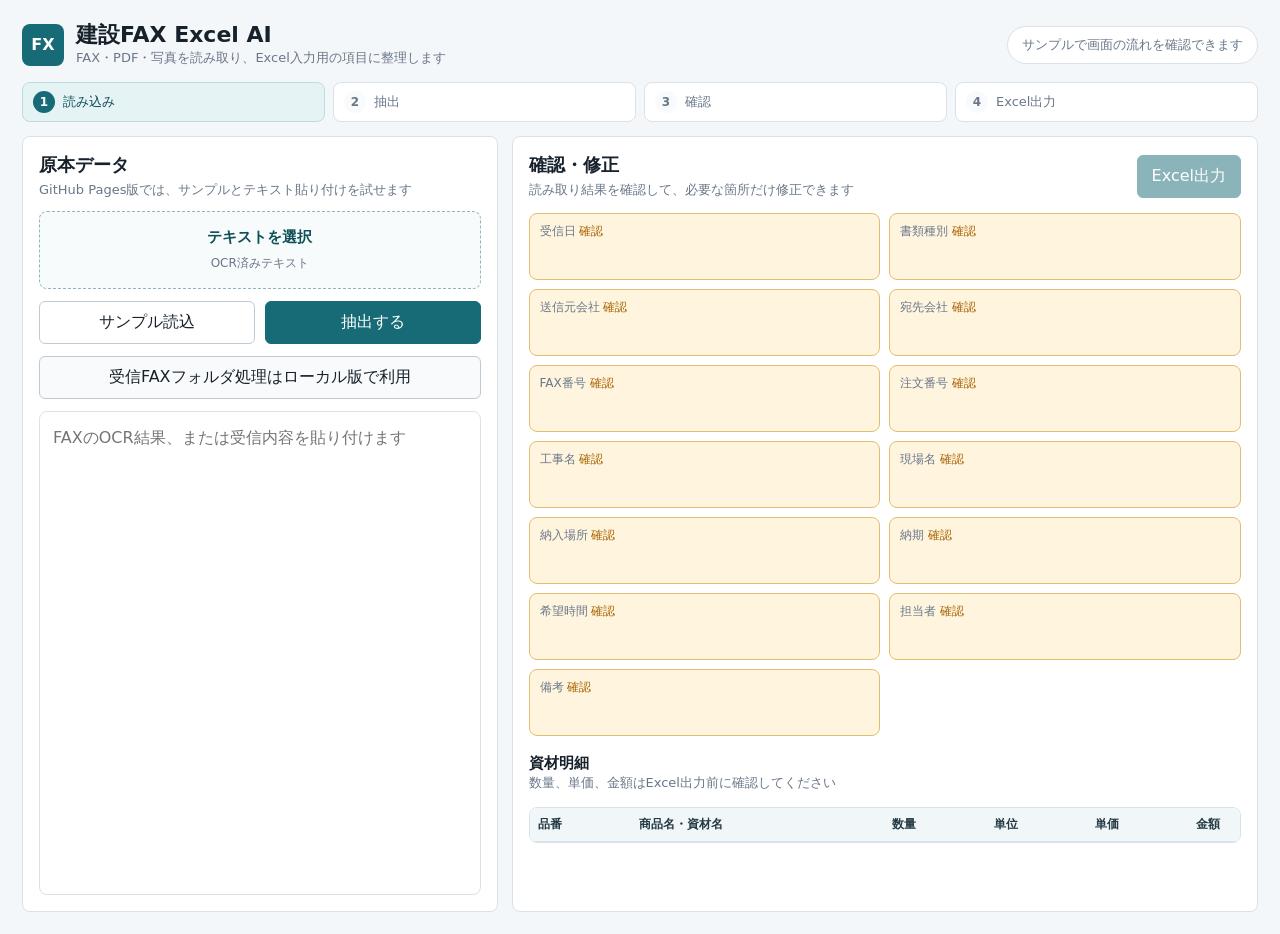
==== index.html @ cecd4c96 "Add files via upload" ====
<!doctype html>
<html lang="ja">
  <head>
    <meta charset="utf-8" />
    <meta name="viewport" content="width=device-width, initial-scale=1" />
    <title>建設FAX Excel AI デモ</title>
    <link rel="stylesheet" href="public/styles.css" />
  </head>
  <body>
    <main class="app">
      <header class="topbar">
        <div class="brand">
          <span class="mark">FX</span>
          <div>
            <h1>建設FAX Excel AI</h1>
            <p>FAX・PDF・写真を読み取り、Excel入力用の項目に整理します</p>
          </div>
        </div>
        <div class="status-pill" id="status">サンプルで画面の流れを確認できます</div>
      </header>

      <section class="workflow" aria-label="処理の流れ">
        <div class="step active"><span>1</span> 読み込み</div>
        <div class="step"><span>2</span> 抽出</div>
        <div class="step"><span>3</span> 確認</div>
        <div class="step"><span>4</span> Excel出力</div>
      </section>

      <section class="workspace">
        <aside class="input-pane">
          <div class="section-heading">
            <h2>原本データ</h2>
            <p>GitHub Pages版では、サンプルとテキスト貼り付けを試せます</p>
          </div>

          <label class="drop-zone" for="fileInput">
            <input id="fileInput" type="file" accept=".txt,.csv,.log" />
            <strong>テキストを選択</strong>
            <span>OCR済みテキスト</span>
          </label>

          <div class="action-grid">
            <button id="sampleBtn" type="button">サンプル読込</button>
            <button id="extractBtn" type="button" class="primary">抽出する</button>
          </div>

          <button id="autoRunBtn" type="button" class="secondary">受信FAXフォルダ処理はローカル版で利用</button>

          <textarea id="faxText" spellcheck="false" placeholder="FAXのOCR結果、または受信内容を貼り付けます"></textarea>
        </aside>

        <section class="result-pane">
          <div class="toolbar">
            <div class="section-heading">
              <h2>確認・修正</h2>
              <p>読み取り結果を確認して、必要な箇所だけ修正できます</p>
            </div>
            <button id="exportBtn" type="button" disabled>Excel出力</button>
          </div>

          <div class="summary-grid" id="headerFields"></div>

          <div class="table-header">
            <div>
              <h3>資材明細</h3>
              <p>数量、単価、金額はExcel出力前に確認してください</p>
            </div>
          </div>

          <div class="table-wrap">
            <table>
              <thead>
                <tr>
                  <th>品番</th>
                  <th>商品名・資材名</th>
                  <th>数量</th>
                  <th>単位</th>
                  <th>単価</th>
                  <th>金額</th>
                </tr>
              </thead>
              <tbody id="itemRows"></tbody>
            </table>
          </div>

          <div class="download" id="download"></div>
        </section>
      </section>
    </main>

    <script>
      const labels = {
        received_date: "受信日",
        document_type: "書類種別",
        sender_company: "送信元会社",
        recipient_company: "宛先会社",
        fax_no: "FAX番号",
        order_no: "注文番号",
        project_name: "工事名",
        site_name: "現場名",
        delivery_place: "納入場所",
        delivery_date: "納期",
        desired_time: "希望時間",
        person_in_charge: "担当者",
        notes: "備考",
      };
      const itemKeys = ["item_code", "item_name", "quantity", "unit", "unit_price", "amount"];
      const sampleText = `資材発注書
日付: 2026/05/29
送信元: 株式会社青葉建設
宛先: 株式会社東都資材 御中
FAX: 03-1234-5678
注文番号: AOB-20260529-018
工事名: 日本橋第3ビル改修工事
現場名: 日本橋三丁目作業所
納入場所: 東京都中央区日本橋3-1-1 北側搬入口
担当者: 佐藤
納期: 2026/06/05
希望時間: 8:00-10:00

品番 商品名 数量 単位 単価 金額
RC-2525 普通ポルトランドセメント 20 袋 780 15600
RB-0013 異形鉄筋 D13 80 本 510 40800
CN-0045 コンクリート釘 10 箱 920 9200

備考: 搬入前に現場担当へ電話してください。`;
      let current = { header: {}, items: [], confidence: {}, raw_text: "" };
      const faxText = document.querySelector("#faxText");
      const headerFields = document.querySelector("#headerFields");
      const itemRows = document.querySelector("#itemRows");
      const status = document.querySelector("#status");
      const exportBtn = document.querySelector("#exportBtn");
      const download = document.querySelector("#download");

      function setStatus(text, type = "neutral") {
        status.textContent = text;
        status.dataset.type = type;
      }
      function first(patterns, text) {
        for (const pattern of patterns) {
          const match = text.match(pattern);
          if (match) return match[1].trim();
        }
        return "";
      }
      function date(value) {
        const match = (value || "").match(/(\d{4})[./年-](\d{1,2})[./月-](\d{1,2})/);
        return match ? `${match[1]}-${String(Number(match[2])).padStart(2, "0")}-${String(Number(match[3])).padStart(2, "0")}` : value;
      }
      function number(value) {
        const parsed = Number(String(value || "").replace(/[^0-9.-]/g, ""));
        return Number.isFinite(parsed) ? parsed : "";
      }
      function extractLocal(text) {
        const header = {
          received_date: date(first([/(?:受信日|日付|発注日)[:： ]*([0-9./年月日-]+)/], text)),
          document_type: first([/(見積依頼書|発注書|注文書|納品依頼書|資材依頼書|作業依頼書)/], text),
          sender_company: first([/(?:送信元|差出人|発注元)[:： ]*(.+)/], text),
          recipient_company: first([/(?:宛先|納入先)[:： ]*(.+)/], text),
          fax_no: first([/(?:FAX|Fax)[:： ]*([0-9\-() ]{8,})/], text),
          order_no: first([/(?:注文番号|発注番号|注文No\.?)[:： ]*([A-Z0-9-]+)/i], text),
          project_name: first([/(?:工事名|案件名|件名)[:： ]*(.+)/], text),
          site_name: first([/(?:現場名|現場)[:： ]*(.+)/], text),
          delivery_place: first([/(?:納入場所|搬入場所|納品場所|現場住所|住所)[:： ]*(.+)/], text),
          delivery_date: date(first([/(?:納期|希望納期|納入日|搬入日|納品日)[:： ]*([0-9./年月日-]+)/], text)),
          desired_time: first([/(?:希望時間|搬入時間|納品時間|時間指定)[:： ]*(.+)/], text),
          person_in_charge: first([/(?:担当者|担当)[:： ]*(.+)/], text),
          notes: first([/(?:備考|摘要|連絡事項)[:： ]*(.+)/], text),
        };
        const itemPattern = /^([A-Z0-9][A-Z0-9-]{2,})\s+(.+?)\s+(\d+(?:\.\d+)?)\s*(個|枚|箱|本|台|kg|t|式|袋|缶|束|セット|m|ｍ|m2|m3|㎡|㎥)?\s+([\d,]+)?\s+([\d,]+)?$/i;
        const items = text.split("\n").map((line) => line.trim()).map((line) => line.match(itemPattern)).filter(Boolean).map((match) => {
          const qty = number(match[3]);
          const price = number(match[5]);
          const amount = number(match[6]) || (qty && price ? qty * price : "");
          return { item_code: match[1], item_name: match[2], quantity: qty, unit: match[4] || "個", unit_price: price, amount };
        });
        return {
          header,
          items: items.length ? items : [{ item_code: "", item_name: "", quantity: "", unit: "", unit_price: "", amount: "" }],
          confidence: Object.fromEntries(Object.entries(header).map(([key, value]) => [key, value ? 0.92 : 0.35])),
          raw_text: text,
        };
      }
      function renderHeader() {
        headerFields.innerHTML = "";
        for (const [key, label] of Object.entries(labels)) {
          const wrapper = document.createElement("div");
          wrapper.className = `field ${(current.confidence[key] || 0) < 0.7 ? "low" : ""}`;
          const fieldLabel = document.createElement("label");
          fieldLabel.textContent = label;
          const input = document.createElement("input");
          input.value = current.header[key] || "";
          input.addEventListener("input", () => { current.header[key] = input.value; });
          wrapper.append(fieldLabel, input);
          headerFields.append(wrapper);
        }
      }
      function renderItems() {
        itemRows.innerHTML = "";
        current.items.forEach((item, index) => {
          const row = document.createElement("tr");
          itemKeys.forEach((key) => {
            const cell = document.createElement("td");
            const input = document.createElement("input");
            input.value = item[key] ?? "";
            input.addEventListener("input", () => { current.items[index][key] = input.value; });
            cell.append(input);
            row.append(cell);
          });
          itemRows.append(row);
        });
      }
      function escapeHtml(value) {
        return String(value ?? "").replace(/[&<>"']/g, (char) => ({ "&": "&amp;", "<": "&lt;", ">": "&gt;", '"': "&quot;", "'": "&#39;" }[char]));
      }
      document.querySelector("#sampleBtn").addEventListener("click", () => {
        faxText.value = sampleText;
        setStatus("サンプルを読み込みました", "success");
      });
      document.querySelector("#extractBtn").addEventListener("click", () => {
        if (!faxText.value.trim()) return setStatus("原本データを入力してください", "warning");
        current = extractLocal(faxText.value.trim());
        renderHeader();
        renderItems();
        exportBtn.disabled = false;
        setStatus("確認して、必要な箇所だけ修正できます", "success");
      });
      exportBtn.addEventListener("click", () => {
        const rows = Object.entries(labels).map(([key, label]) => `<tr><th>${label}</th><td>${escapeHtml(current.header[key])}</td></tr>`).join("");
        const items = current.items.map((item) => `<tr>${itemKeys.map((key) => `<td>${escapeHtml(item[key])}</td>`).join("")}</tr>`).join("");
        const html = `<html><head><meta charset="utf-8"></head><body><table border="1"><tr><th colspan="6">建設FAX自動入力 結果</th></tr>${rows}<tr></tr><tr><th>品番</th><th>商品名</th><th>数量</th><th>単位</th><th>単価</th><th>金額</th></tr>${items}</table></body></html>`;
        const url = URL.createObjectURL(new Blob([html], { type: "application/vnd.ms-excel;charset=utf-8" }));
        const link = document.createElement("a");
        link.href = url;
        link.download = "fax_excel_demo.xls";
        link.click();
        URL.revokeObjectURL(url);
        setStatus("Excel出力が完了しました", "success");
      });
      document.querySelector("#autoRunBtn").addEventListener("click", () => setStatus("受信FAXフォルダ処理はローカル版で利用できます", "neutral"));
      document.querySelector("#fileInput").addEventListener("change", async (event) => {
        const [file] = event.target.files;
        if (!file) return;
        faxText.value = await file.text();
        setStatus(`${file.name} を読み込みました`, "success");
      });
      renderHeader();
      renderItems();
    </script>
  </body>
</html>
---- public/styles.css ----
:root {
  color-scheme: light;
  --ink: #17212b;
  --muted: #697789;
  --line: #d9e2ea;
  --line-strong: #bdcbd7;
  --panel: #ffffff;
  --page: #f4f7f9;
  --soft: #f8fafb;
  --accent: #176b76;
  --accent-dark: #0f4f58;
  --accent-soft: #e6f3f5;
  --success: #1f7a55;
  --success-soft: #e7f5ee;
  --warn: #a86100;
  --warn-soft: #fff5df;
}

* {
  box-sizing: border-box;
}

body {
  margin: 0;
  font-family: "Yu Gothic UI", "Meiryo", system-ui, sans-serif;
  background: var(--page);
  color: var(--ink);
}

button,
input,
textarea {
  font: inherit;
}

button {
  border: 1px solid var(--line-strong);
  border-radius: 6px;
  background: #fff;
  color: var(--ink);
  padding: 10px 14px;
  cursor: pointer;
  min-height: 42px;
}

button:hover {
  border-color: var(--accent);
}

button.primary,
#exportBtn {
  background: var(--accent);
  color: #fff;
  border-color: var(--accent);
}

button.primary:hover,
#exportBtn:hover {
  background: var(--accent-dark);
}

button.secondary {
  width: 100%;
  background: var(--soft);
}

button:disabled {
  cursor: not-allowed;
  opacity: 0.5;
}

h1,
h2,
h3,
p {
  margin: 0;
}

.app {
  min-height: 100vh;
  padding: 22px;
}

.topbar {
  display: flex;
  align-items: center;
  justify-content: space-between;
  gap: 16px;
  max-width: 1360px;
  margin: 0 auto 14px;
}

.brand {
  display: flex;
  align-items: center;
  gap: 12px;
  min-width: 0;
}

.mark {
  display: grid;
  place-items: center;
  width: 42px;
  height: 42px;
  border-radius: 8px;
  background: var(--accent);
  color: #fff;
  font-weight: 800;
}

h1 {
  font-size: 22px;
  line-height: 1.2;
}

h2 {
  font-size: 18px;
}

h3 {
  font-size: 15px;
}

p {
  color: var(--muted);
  font-size: 13px;
  line-height: 1.5;
}

.status-pill {
  max-width: 460px;
  border: 1px solid var(--line);
  border-radius: 999px;
  background: #fff;
  color: var(--muted);
  padding: 9px 14px;
  font-size: 13px;
  text-align: right;
}

.status-pill[data-type="busy"] {
  background: var(--accent-soft);
  color: var(--accent-dark);
  border-color: #b9dce1;
}

.status-pill[data-type="success"] {
  background: var(--success-soft);
  color: var(--success);
  border-color: #bde4d1;
}

.status-pill[data-type="warning"] {
  background: var(--warn-soft);
  color: var(--warn);
  border-color: #e8c47c;
}

.workflow {
  display: grid;
  grid-template-columns: repeat(4, minmax(0, 1fr));
  gap: 8px;
  max-width: 1360px;
  margin: 0 auto 14px;
}

.step {
  display: flex;
  align-items: center;
  gap: 8px;
  min-height: 40px;
  border: 1px solid var(--line);
  border-radius: 8px;
  background: #fff;
  color: var(--muted);
  padding: 8px 10px;
  font-size: 13px;
}

.step span {
  display: grid;
  place-items: center;
  width: 22px;
  height: 22px;
  border-radius: 50%;
  background: var(--soft);
  color: var(--muted);
  font-size: 12px;
  font-weight: 700;
}

.step.active {
  color: var(--accent-dark);
  border-color: #b9dce1;
  background: var(--accent-soft);
}

.step.active span {
  background: var(--accent);
  color: #fff;
}

.workspace {
  display: grid;
  grid-template-columns: minmax(330px, 0.86fr) minmax(560px, 1.35fr);
  gap: 14px;
  max-width: 1360px;
  margin: 0 auto;
}

.input-pane,
.result-pane {
  background: var(--panel);
  border: 1px solid var(--line);
  border-radius: 8px;
  min-height: calc(100vh - 146px);
}

.input-pane {
  display: flex;
  flex-direction: column;
  gap: 12px;
  padding: 16px;
}

.result-pane {
  padding: 16px;
  overflow: auto;
}

.section-heading {
  display: grid;
  gap: 3px;
}

.drop-zone {
  display: grid;
  place-items: center;
  gap: 4px;
  min-height: 78px;
  border: 1px dashed #8fb5be;
  border-radius: 8px;
  padding: 14px;
  text-align: center;
  color: var(--accent-dark);
  background: #f7fbfc;
  cursor: pointer;
}

.drop-zone:hover {
  background: var(--accent-soft);
}

.drop-zone input {
  display: none;
}

.drop-zone strong {
  font-size: 15px;
}

.drop-zone span {
  color: var(--muted);
  font-size: 12px;
}

.action-grid {
  display: grid;
  grid-template-columns: 1fr 1fr;
  gap: 10px;
}

textarea {
  width: 100%;
  flex: 1;
  min-height: 390px;
  resize: none;
  border: 1px solid var(--line);
  border-radius: 8px;
  background: #fff;
  padding: 13px;
  line-height: 1.65;
}

.toolbar,
.table-header {
  display: flex;
  align-items: center;
  justify-content: space-between;
  gap: 12px;
  margin-bottom: 14px;
}

.summary-grid {
  display: grid;
  grid-template-columns: repeat(2, minmax(220px, 1fr));
  gap: 9px;
  margin-bottom: 18px;
}

.field {
  border: 1px solid var(--line);
  border-radius: 8px;
  padding: 9px 10px;
  background: #fff;
}

.field label {
  display: block;
  color: var(--muted);
  font-size: 12px;
  margin-bottom: 5px;
}

.field input {
  width: 100%;
  border: 0;
  background: transparent;
  color: var(--ink);
  padding: 3px 0;
}

.field.low {
  border-color: #e2bd71;
  background: var(--warn-soft);
}

.field.low label::after {
  content: " 確認";
  color: var(--warn);
}

.table-wrap {
  border: 1px solid var(--line);
  border-radius: 8px;
  overflow: auto;
}

table {
  width: 100%;
  min-width: 760px;
  border-collapse: collapse;
}

th,
td {
  border-bottom: 1px solid var(--line);
  padding: 8px;
  text-align: left;
}

th {
  background: #f1f6f8;
  color: #243a44;
  font-size: 12px;
  font-weight: 700;
}

td input {
  width: 100%;
  border: 1px solid transparent;
  border-radius: 5px;
  background: transparent;
  padding: 7px 6px;
}

td input:focus,
.field input:focus,
textarea:focus {
  outline: 2px solid #9ed0d5;
}

.download {
  min-height: 38px;
  margin-top: 14px;
  color: var(--accent-dark);
  font-size: 13px;
}

.download a {
  color: var(--accent-dark);
  font-weight: 700;
}

@media (max-width: 960px) {
  .app {
    padding: 12px;
  }

  .topbar {
    align-items: stretch;
    flex-direction: column;
  }

  .status-pill {
    max-width: none;
    text-align: left;
  }

  .workflow,
  .workspace,
  .summary-grid {
    grid-template-columns: 1fr;
  }

  .input-pane,
  .result-pane {
    min-height: auto;
  }
}
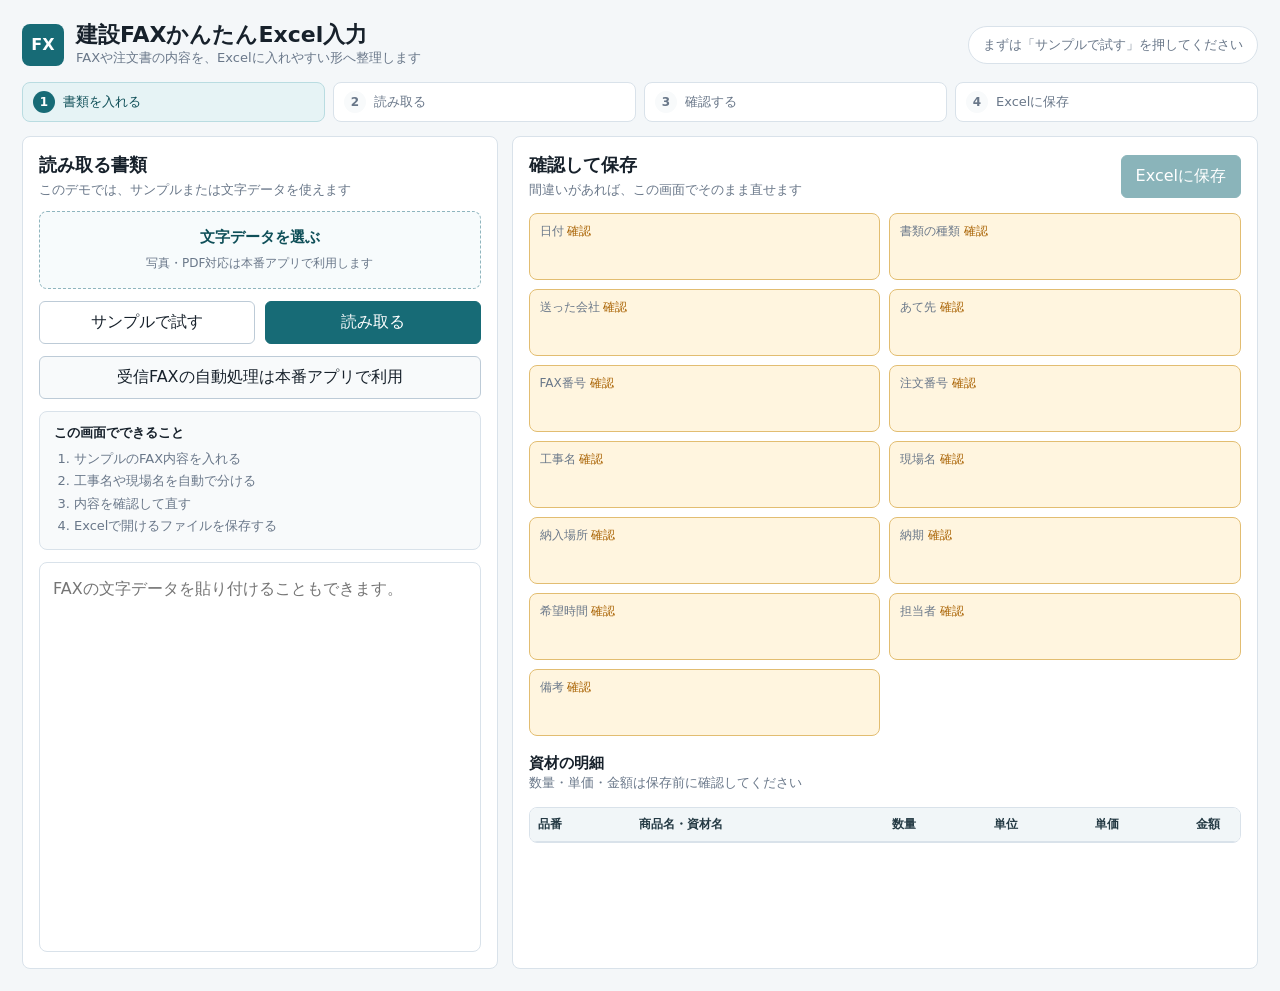
==== commit 5cf5387d: "Add files via upload" ====
--- a/index.html
+++ b/index.html
@@ -3,7 +3,7 @@
   <head>
     <meta charset="utf-8" />
     <meta name="viewport" content="width=device-width, initial-scale=1" />
-    <title>建設FAX Excel AI デモ</title>
+    <title>建設FAXかんたんExcel入力 デモ</title>
     <link rel="stylesheet" href="public/styles.css" />
   </head>
   <body>
@@ -12,58 +12,68 @@
         <div class="brand">
           <span class="mark">FX</span>
           <div>
-            <h1>建設FAX Excel AI</h1>
-            <p>FAX・PDF・写真を読み取り、Excel入力用の項目に整理します</p>
+            <h1>建設FAXかんたんExcel入力</h1>
+            <p>FAXや注文書の内容を、Excelに入れやすい形へ整理します</p>
           </div>
         </div>
-        <div class="status-pill" id="status">サンプルで画面の流れを確認できます</div>
+        <div class="status-pill" id="status">まずは「サンプルで試す」を押してください</div>
       </header>
 
-      <section class="workflow" aria-label="処理の流れ">
-        <div class="step active"><span>1</span> 読み込み</div>
-        <div class="step"><span>2</span> 抽出</div>
-        <div class="step"><span>3</span> 確認</div>
-        <div class="step"><span>4</span> Excel出力</div>
+      <section class="workflow" aria-label="使い方">
+        <div class="step active"><span>1</span> 書類を入れる</div>
+        <div class="step"><span>2</span> 読み取る</div>
+        <div class="step"><span>3</span> 確認する</div>
+        <div class="step"><span>4</span> Excelに保存</div>
       </section>
 
       <section class="workspace">
         <aside class="input-pane">
           <div class="section-heading">
-            <h2>原本データ</h2>
-            <p>GitHub Pages版では、サンプルとテキスト貼り付けを試せます</p>
+            <h2>読み取る書類</h2>
+            <p>このデモでは、サンプルまたは文字データを使えます</p>
           </div>
 
           <label class="drop-zone" for="fileInput">
             <input id="fileInput" type="file" accept=".txt,.csv,.log" />
-            <strong>テキストを選択</strong>
-            <span>OCR済みテキスト</span>
+            <strong>文字データを選ぶ</strong>
+            <span>写真・PDF対応は本番アプリで利用します</span>
           </label>
 
           <div class="action-grid">
-            <button id="sampleBtn" type="button">サンプル読込</button>
-            <button id="extractBtn" type="button" class="primary">抽出する</button>
+            <button id="sampleBtn" type="button">サンプルで試す</button>
+            <button id="extractBtn" type="button" class="primary">読み取る</button>
           </div>
 
-          <button id="autoRunBtn" type="button" class="secondary">受信FAXフォルダ処理はローカル版で利用</button>
+          <button id="autoRunBtn" type="button" class="secondary">受信FAXの自動処理は本番アプリで利用</button>
 
-          <textarea id="faxText" spellcheck="false" placeholder="FAXのOCR結果、または受信内容を貼り付けます"></textarea>
+          <div class="guide-box">
+            <strong>この画面でできること</strong>
+            <ol>
+              <li>サンプルのFAX内容を入れる</li>
+              <li>工事名や現場名を自動で分ける</li>
+              <li>内容を確認して直す</li>
+              <li>Excelで開けるファイルを保存する</li>
+            </ol>
+          </div>
+
+          <textarea id="faxText" spellcheck="false" placeholder="FAXの文字データを貼り付けることもできます。"></textarea>
         </aside>
 
         <section class="result-pane">
           <div class="toolbar">
             <div class="section-heading">
-              <h2>確認・修正</h2>
-              <p>読み取り結果を確認して、必要な箇所だけ修正できます</p>
+              <h2>確認して保存</h2>
+              <p>間違いがあれば、この画面でそのまま直せます</p>
             </div>
-            <button id="exportBtn" type="button" disabled>Excel出力</button>
+            <button id="exportBtn" type="button" disabled>Excelに保存</button>
           </div>
 
           <div class="summary-grid" id="headerFields"></div>
 
           <div class="table-header">
             <div>
-              <h3>資材明細</h3>
-              <p>数量、単価、金額はExcel出力前に確認してください</p>
+              <h3>資材の明細</h3>
+              <p>数量・単価・金額は保存前に確認してください</p>
             </div>
           </div>
 
@@ -88,164 +98,6 @@
       </section>
     </main>
 
-    <script>
-      const labels = {
-        received_date: "受信日",
-        document_type: "書類種別",
-        sender_company: "送信元会社",
-        recipient_company: "宛先会社",
-        fax_no: "FAX番号",
-        order_no: "注文番号",
-        project_name: "工事名",
-        site_name: "現場名",
-        delivery_place: "納入場所",
-        delivery_date: "納期",
-        desired_time: "希望時間",
-        person_in_charge: "担当者",
-        notes: "備考",
-      };
-      const itemKeys = ["item_code", "item_name", "quantity", "unit", "unit_price", "amount"];
-      const sampleText = `資材発注書
-日付: 2026/05/29
-送信元: 株式会社青葉建設
-宛先: 株式会社東都資材 御中
-FAX: 03-1234-5678
-注文番号: AOB-20260529-018
-工事名: 日本橋第3ビル改修工事
-現場名: 日本橋三丁目作業所
-納入場所: 東京都中央区日本橋3-1-1 北側搬入口
-担当者: 佐藤
-納期: 2026/06/05
-希望時間: 8:00-10:00
-
-品番 商品名 数量 単位 単価 金額
-RC-2525 普通ポルトランドセメント 20 袋 780 15600
-RB-0013 異形鉄筋 D13 80 本 510 40800
-CN-0045 コンクリート釘 10 箱 920 9200
-
-備考: 搬入前に現場担当へ電話してください。`;
-      let current = { header: {}, items: [], confidence: {}, raw_text: "" };
-      const faxText = document.querySelector("#faxText");
-      const headerFields = document.querySelector("#headerFields");
-      const itemRows = document.querySelector("#itemRows");
-      const status = document.querySelector("#status");
-      const exportBtn = document.querySelector("#exportBtn");
-      const download = document.querySelector("#download");
-
-      function setStatus(text, type = "neutral") {
-        status.textContent = text;
-        status.dataset.type = type;
-      }
-      function first(patterns, text) {
-        for (const pattern of patterns) {
-          const match = text.match(pattern);
-          if (match) return match[1].trim();
-        }
-        return "";
-      }
-      function date(value) {
-        const match = (value || "").match(/(\d{4})[./年-](\d{1,2})[./月-](\d{1,2})/);
-        return match ? `${match[1]}-${String(Number(match[2])).padStart(2, "0")}-${String(Number(match[3])).padStart(2, "0")}` : value;
-      }
-      function number(value) {
-        const parsed = Number(String(value || "").replace(/[^0-9.-]/g, ""));
-        return Number.isFinite(parsed) ? parsed : "";
-      }
-      function extractLocal(text) {
-        const header = {
-          received_date: date(first([/(?:受信日|日付|発注日)[:： ]*([0-9./年月日-]+)/], text)),
-          document_type: first([/(見積依頼書|発注書|注文書|納品依頼書|資材依頼書|作業依頼書)/], text),
-          sender_company: first([/(?:送信元|差出人|発注元)[:： ]*(.+)/], text),
-          recipient_company: first([/(?:宛先|納入先)[:： ]*(.+)/], text),
-          fax_no: first([/(?:FAX|Fax)[:： ]*([0-9\-() ]{8,})/], text),
-          order_no: first([/(?:注文番号|発注番号|注文No\.?)[:： ]*([A-Z0-9-]+)/i], text),
-          project_name: first([/(?:工事名|案件名|件名)[:： ]*(.+)/], text),
-          site_name: first([/(?:現場名|現場)[:： ]*(.+)/], text),
-          delivery_place: first([/(?:納入場所|搬入場所|納品場所|現場住所|住所)[:： ]*(.+)/], text),
-          delivery_date: date(first([/(?:納期|希望納期|納入日|搬入日|納品日)[:： ]*([0-9./年月日-]+)/], text)),
-          desired_time: first([/(?:希望時間|搬入時間|納品時間|時間指定)[:： ]*(.+)/], text),
-          person_in_charge: first([/(?:担当者|担当)[:： ]*(.+)/], text),
-          notes: first([/(?:備考|摘要|連絡事項)[:： ]*(.+)/], text),
-        };
-        const itemPattern = /^([A-Z0-9][A-Z0-9-]{2,})\s+(.+?)\s+(\d+(?:\.\d+)?)\s*(個|枚|箱|本|台|kg|t|式|袋|缶|束|セット|m|ｍ|m2|m3|㎡|㎥)?\s+([\d,]+)?\s+([\d,]+)?$/i;
-        const items = text.split("\n").map((line) => line.trim()).map((line) => line.match(itemPattern)).filter(Boolean).map((match) => {
-          const qty = number(match[3]);
-          const price = number(match[5]);
-          const amount = number(match[6]) || (qty && price ? qty * price : "");
-          return { item_code: match[1], item_name: match[2], quantity: qty, unit: match[4] || "個", unit_price: price, amount };
-        });
-        return {
-          header,
-          items: items.length ? items : [{ item_code: "", item_name: "", quantity: "", unit: "", unit_price: "", amount: "" }],
-          confidence: Object.fromEntries(Object.entries(header).map(([key, value]) => [key, value ? 0.92 : 0.35])),
-          raw_text: text,
-        };
-      }
-      function renderHeader() {
-        headerFields.innerHTML = "";
-        for (const [key, label] of Object.entries(labels)) {
-          const wrapper = document.createElement("div");
-          wrapper.className = `field ${(current.confidence[key] || 0) < 0.7 ? "low" : ""}`;
-          const fieldLabel = document.createElement("label");
-          fieldLabel.textContent = label;
-          const input = document.createElement("input");
-          input.value = current.header[key] || "";
-          input.addEventListener("input", () => { current.header[key] = input.value; });
-          wrapper.append(fieldLabel, input);
-          headerFields.append(wrapper);
-        }
-      }
-      function renderItems() {
-        itemRows.innerHTML = "";
-        current.items.forEach((item, index) => {
-          const row = document.createElement("tr");
-          itemKeys.forEach((key) => {
-            const cell = document.createElement("td");
-            const input = document.createElement("input");
-            input.value = item[key] ?? "";
-            input.addEventListener("input", () => { current.items[index][key] = input.value; });
-            cell.append(input);
-            row.append(cell);
-          });
-          itemRows.append(row);
-        });
-      }
-      function escapeHtml(value) {
-        return String(value ?? "").replace(/[&<>"']/g, (char) => ({ "&": "&amp;", "<": "&lt;", ">": "&gt;", '"': "&quot;", "'": "&#39;" }[char]));
-      }
-      document.querySelector("#sampleBtn").addEventListener("click", () => {
-        faxText.value = sampleText;
-        setStatus("サンプルを読み込みました", "success");
-      });
-      document.querySelector("#extractBtn").addEventListener("click", () => {
-        if (!faxText.value.trim()) return setStatus("原本データを入力してください", "warning");
-        current = extractLocal(faxText.value.trim());
-        renderHeader();
-        renderItems();
-        exportBtn.disabled = false;
-        setStatus("確認して、必要な箇所だけ修正できます", "success");
-      });
-      exportBtn.addEventListener("click", () => {
-        const rows = Object.entries(labels).map(([key, label]) => `<tr><th>${label}</th><td>${escapeHtml(current.header[key])}</td></tr>`).join("");
-        const items = current.items.map((item) => `<tr>${itemKeys.map((key) => `<td>${escapeHtml(item[key])}</td>`).join("")}</tr>`).join("");
-        const html = `<html><head><meta charset="utf-8"></head><body><table border="1"><tr><th colspan="6">建設FAX自動入力 結果</th></tr>${rows}<tr></tr><tr><th>品番</th><th>商品名</th><th>数量</th><th>単位</th><th>単価</th><th>金額</th></tr>${items}</table></body></html>`;
-        const url = URL.createObjectURL(new Blob([html], { type: "application/vnd.ms-excel;charset=utf-8" }));
-        const link = document.createElement("a");
-        link.href = url;
-        link.download = "fax_excel_demo.xls";
-        link.click();
-        URL.revokeObjectURL(url);
-        setStatus("Excel出力が完了しました", "success");
-      });
-      document.querySelector("#autoRunBtn").addEventListener("click", () => setStatus("受信FAXフォルダ処理はローカル版で利用できます", "neutral"));
-      document.querySelector("#fileInput").addEventListener("change", async (event) => {
-        const [file] = event.target.files;
-        if (!file) return;
-        faxText.value = await file.text();
-        setStatus(`${file.name} を読み込みました`, "success");
-      });
-      renderHeader();
-      renderItems();
-    </script>
+    <script src="public/demo.js"></script>
   </body>
 </html>
--- a/public/styles.css
+++ b/public/styles.css
@@ -264,6 +264,27 @@
   font-size: 12px;
 }
 
+.guide-box {
+  border: 1px solid var(--line);
+  border-radius: 8px;
+  background: var(--soft);
+  padding: 12px 14px;
+  color: var(--ink);
+  font-size: 13px;
+}
+
+.guide-box strong {
+  display: block;
+  margin-bottom: 6px;
+}
+
+.guide-box ol {
+  margin: 0;
+  padding-left: 20px;
+  color: var(--muted);
+  line-height: 1.7;
+}
+
 .action-grid {
   display: grid;
   grid-template-columns: 1fr 1fr;
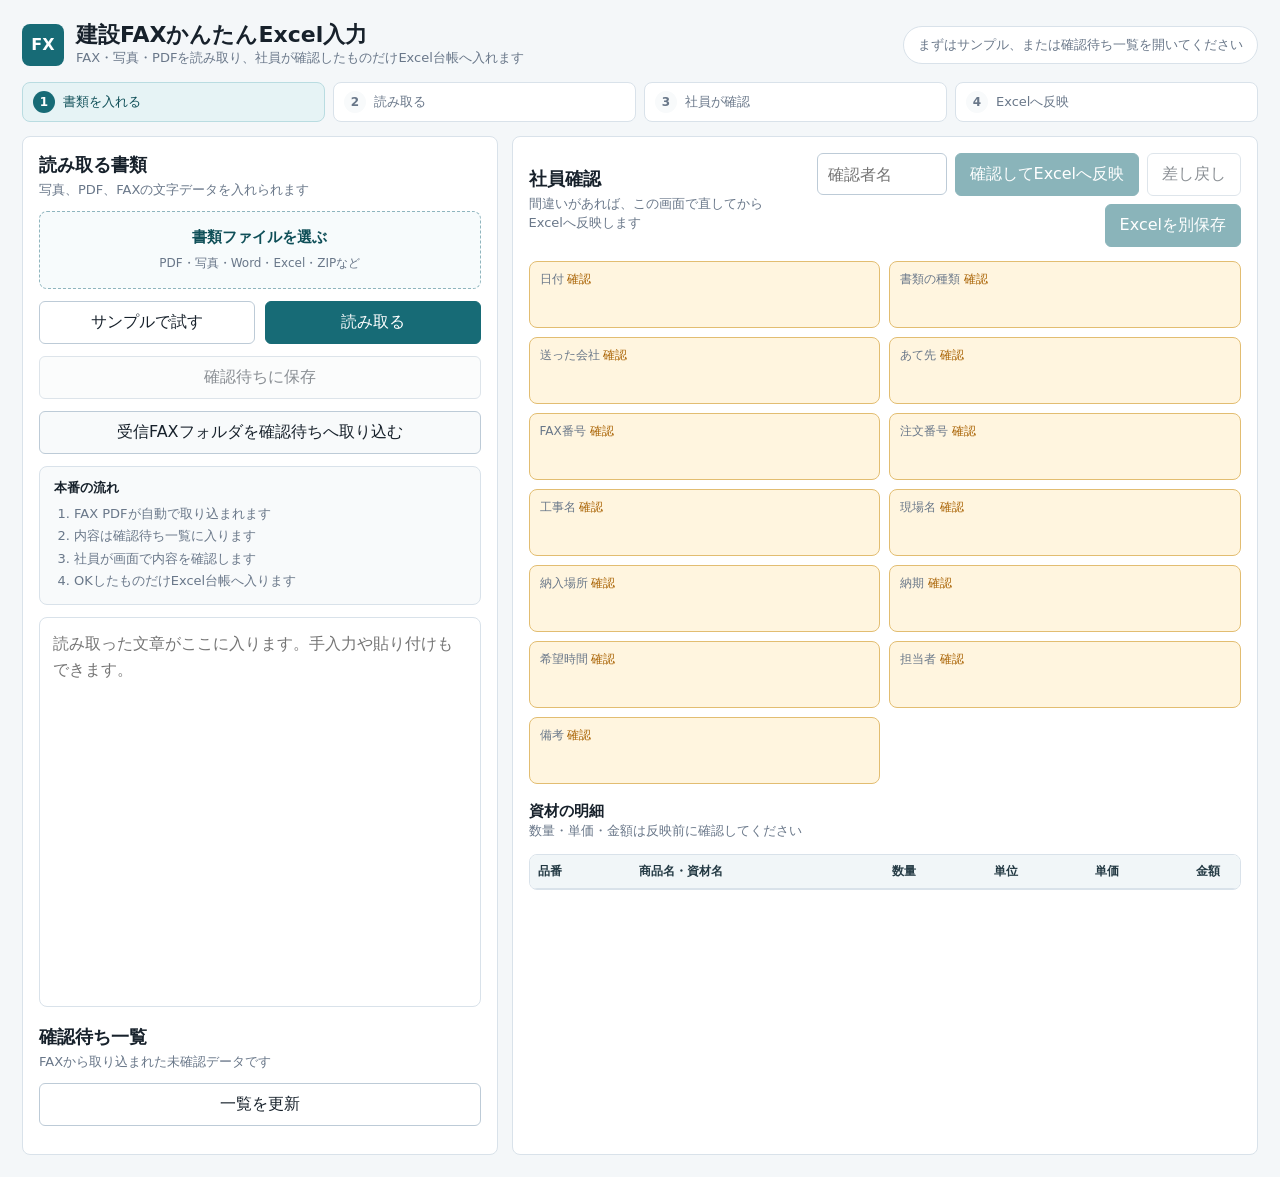
==== commit bd2c64b9: "Add files via upload" ====
--- a/index.html
+++ b/index.html
@@ -3,8 +3,8 @@
   <head>
     <meta charset="utf-8" />
     <meta name="viewport" content="width=device-width, initial-scale=1" />
-    <title>建設FAXかんたんExcel入力 デモ</title>
-    <link rel="stylesheet" href="public/styles.css" />
+    <title>建設FAXかんたんExcel入力</title>
+    <link rel="stylesheet" href="/styles.css" />
   </head>
   <body>
     <main class="app">
@@ -13,30 +13,30 @@
           <span class="mark">FX</span>
           <div>
             <h1>建設FAXかんたんExcel入力</h1>
-            <p>FAXや注文書の内容を、Excelに入れやすい形へ整理します</p>
+            <p>FAX・写真・PDFを読み取り、社員が確認したものだけExcel台帳へ入れます</p>
           </div>
         </div>
-        <div class="status-pill" id="status">まずは「サンプルで試す」を押してください</div>
+        <div class="status-pill" id="status">まずはサンプル、または確認待ち一覧を開いてください</div>
       </header>
 
       <section class="workflow" aria-label="使い方">
         <div class="step active"><span>1</span> 書類を入れる</div>
         <div class="step"><span>2</span> 読み取る</div>
-        <div class="step"><span>3</span> 確認する</div>
-        <div class="step"><span>4</span> Excelに保存</div>
+        <div class="step"><span>3</span> 社員が確認</div>
+        <div class="step"><span>4</span> Excelへ反映</div>
       </section>
 
       <section class="workspace">
         <aside class="input-pane">
           <div class="section-heading">
             <h2>読み取る書類</h2>
-            <p>このデモでは、サンプルまたは文字データを使えます</p>
+            <p>写真、PDF、FAXの文字データを入れられます</p>
           </div>
 
           <label class="drop-zone" for="fileInput">
-            <input id="fileInput" type="file" accept=".txt,.csv,.log" />
-            <strong>文字データを選ぶ</strong>
-            <span>写真・PDF対応は本番アプリで利用します</span>
+            <input id="fileInput" type="file" multiple accept=".pdf,.jpg,.jpeg,.png,.bmp,.tif,.tiff,.webp,.heic,.heif,.txt,.csv,.tsv,.log,.json,.xml,.md,.rtf,.docx,.xlsx,.xlsm,.html,.htm,.eml,.zip" />
+            <strong>書類ファイルを選ぶ</strong>
+            <span>PDF・写真・Word・Excel・ZIPなど</span>
           </label>
 
           <div class="action-grid">
@@ -44,28 +44,52 @@
             <button id="extractBtn" type="button" class="primary">読み取る</button>
           </div>
 
-          <button id="autoRunBtn" type="button" class="secondary">受信FAXの自動処理は本番アプリで利用</button>
+          <div class="progress-panel" id="progressPanel" hidden>
+            <div class="progress-head">
+              <strong id="progressTitle">処理中</strong>
+              <span id="progressTime">0秒</span>
+            </div>
+            <div class="progress-bar" aria-hidden="true">
+              <span id="progressFill"></span>
+            </div>
+            <div class="progress-detail" id="progressDetail">準備しています</div>
+          </div>
+
+          <button id="saveReviewBtn" type="button" class="secondary" disabled>確認待ちに保存</button>
+          <button id="autoRunBtn" type="button" class="secondary">受信FAXフォルダを確認待ちへ取り込む</button>
 
           <div class="guide-box">
-            <strong>この画面でできること</strong>
+            <strong>本番の流れ</strong>
             <ol>
-              <li>サンプルのFAX内容を入れる</li>
-              <li>工事名や現場名を自動で分ける</li>
-              <li>内容を確認して直す</li>
-              <li>Excelで開けるファイルを保存する</li>
+              <li>FAX PDFが自動で取り込まれます</li>
+              <li>内容は確認待ち一覧に入ります</li>
+              <li>社員が画面で内容を確認します</li>
+              <li>OKしたものだけExcel台帳へ入ります</li>
             </ol>
           </div>
 
-          <textarea id="faxText" spellcheck="false" placeholder="FAXの文字データを貼り付けることもできます。"></textarea>
+          <textarea id="faxText" spellcheck="false" placeholder="読み取った文章がここに入ります。手入力や貼り付けもできます。"></textarea>
+
+          <div class="section-heading compact">
+            <h2>確認待ち一覧</h2>
+            <p>FAXから取り込まれた未確認データです</p>
+          </div>
+          <button id="refreshReviewsBtn" type="button">一覧を更新</button>
+          <div class="review-list" id="reviewList"></div>
         </aside>
 
         <section class="result-pane">
           <div class="toolbar">
             <div class="section-heading">
-              <h2>確認して保存</h2>
-              <p>間違いがあれば、この画面でそのまま直せます</p>
+              <h2>社員確認</h2>
+              <p>間違いがあれば、この画面で直してからExcelへ反映します</p>
             </div>
-            <button id="exportBtn" type="button" disabled>Excelに保存</button>
+            <div class="toolbar-actions">
+              <input id="reviewerInput" class="reviewer-input" placeholder="確認者名" />
+              <button id="approveBtn" type="button" disabled>確認してExcelへ反映</button>
+              <button id="rejectBtn" type="button" disabled>差し戻し</button>
+              <button id="exportBtn" type="button" disabled>Excelを別保存</button>
+            </div>
           </div>
 
           <div class="summary-grid" id="headerFields"></div>
@@ -73,7 +97,7 @@
           <div class="table-header">
             <div>
               <h3>資材の明細</h3>
-              <p>数量・単価・金額は保存前に確認してください</p>
+              <p>数量・単価・金額は反映前に確認してください</p>
             </div>
           </div>
 
@@ -97,7 +121,6 @@
         </section>
       </section>
     </main>
-
-    <script src="public/demo.js"></script>
+    <script src="/script.js"></script>
   </body>
 </html>
--- a/styles.css
+++ b/styles.css
@@ -0,0 +1,536 @@
+:root {
+  color-scheme: light;
+  --ink: #17212b;
+  --muted: #697789;
+  --line: #d9e2ea;
+  --line-strong: #bdcbd7;
+  --panel: #ffffff;
+  --page: #f4f7f9;
+  --soft: #f8fafb;
+  --accent: #176b76;
+  --accent-dark: #0f4f58;
+  --accent-soft: #e6f3f5;
+  --success: #1f7a55;
+  --success-soft: #e7f5ee;
+  --warn: #a86100;
+  --warn-soft: #fff5df;
+}
+
+* {
+  box-sizing: border-box;
+}
+
+body {
+  margin: 0;
+  font-family: "Yu Gothic UI", "Meiryo", system-ui, sans-serif;
+  background: var(--page);
+  color: var(--ink);
+}
+
+button,
+input,
+textarea {
+  font: inherit;
+}
+
+button {
+  border: 1px solid var(--line-strong);
+  border-radius: 6px;
+  background: #fff;
+  color: var(--ink);
+  padding: 10px 14px;
+  cursor: pointer;
+  min-height: 42px;
+}
+
+button:hover {
+  border-color: var(--accent);
+}
+
+button.primary,
+#exportBtn,
+#approveBtn {
+  background: var(--accent);
+  color: #fff;
+  border-color: var(--accent);
+}
+
+button.primary:hover,
+#exportBtn:hover,
+#approveBtn:hover {
+  background: var(--accent-dark);
+}
+
+button.secondary {
+  width: 100%;
+  background: var(--soft);
+}
+
+button:disabled {
+  cursor: not-allowed;
+  opacity: 0.5;
+}
+
+h1,
+h2,
+h3,
+p {
+  margin: 0;
+}
+
+.app {
+  min-height: 100vh;
+  padding: 22px;
+}
+
+.topbar {
+  display: flex;
+  align-items: center;
+  justify-content: space-between;
+  gap: 16px;
+  max-width: 1360px;
+  margin: 0 auto 14px;
+}
+
+.brand {
+  display: flex;
+  align-items: center;
+  gap: 12px;
+  min-width: 0;
+}
+
+.mark {
+  display: grid;
+  place-items: center;
+  width: 42px;
+  height: 42px;
+  border-radius: 8px;
+  background: var(--accent);
+  color: #fff;
+  font-weight: 800;
+}
+
+h1 {
+  font-size: 22px;
+  line-height: 1.2;
+}
+
+h2 {
+  font-size: 18px;
+}
+
+h3 {
+  font-size: 15px;
+}
+
+p {
+  color: var(--muted);
+  font-size: 13px;
+  line-height: 1.5;
+}
+
+.status-pill {
+  max-width: 460px;
+  border: 1px solid var(--line);
+  border-radius: 999px;
+  background: #fff;
+  color: var(--muted);
+  padding: 9px 14px;
+  font-size: 13px;
+  text-align: right;
+}
+
+.status-pill[data-type="busy"] {
+  background: var(--accent-soft);
+  color: var(--accent-dark);
+  border-color: #b9dce1;
+}
+
+.status-pill[data-type="success"] {
+  background: var(--success-soft);
+  color: var(--success);
+  border-color: #bde4d1;
+}
+
+.status-pill[data-type="warning"] {
+  background: var(--warn-soft);
+  color: var(--warn);
+  border-color: #e8c47c;
+}
+
+.workflow {
+  display: grid;
+  grid-template-columns: repeat(4, minmax(0, 1fr));
+  gap: 8px;
+  max-width: 1360px;
+  margin: 0 auto 14px;
+}
+
+.step {
+  display: flex;
+  align-items: center;
+  gap: 8px;
+  min-height: 40px;
+  border: 1px solid var(--line);
+  border-radius: 8px;
+  background: #fff;
+  color: var(--muted);
+  padding: 8px 10px;
+  font-size: 13px;
+}
+
+.step span {
+  display: grid;
+  place-items: center;
+  width: 22px;
+  height: 22px;
+  border-radius: 50%;
+  background: var(--soft);
+  color: var(--muted);
+  font-size: 12px;
+  font-weight: 700;
+}
+
+.step.active {
+  color: var(--accent-dark);
+  border-color: #b9dce1;
+  background: var(--accent-soft);
+}
+
+.step.active span {
+  background: var(--accent);
+  color: #fff;
+}
+
+.workspace {
+  display: grid;
+  grid-template-columns: minmax(330px, 0.86fr) minmax(560px, 1.35fr);
+  gap: 14px;
+  max-width: 1360px;
+  margin: 0 auto;
+}
+
+.input-pane,
+.result-pane {
+  background: var(--panel);
+  border: 1px solid var(--line);
+  border-radius: 8px;
+  min-height: calc(100vh - 146px);
+}
+
+.input-pane {
+  display: flex;
+  flex-direction: column;
+  gap: 12px;
+  padding: 16px;
+}
+
+.result-pane {
+  padding: 16px;
+  overflow: auto;
+}
+
+.section-heading {
+  display: grid;
+  gap: 3px;
+}
+
+.section-heading.compact {
+  margin-top: 6px;
+}
+
+.drop-zone {
+  display: grid;
+  place-items: center;
+  gap: 4px;
+  min-height: 78px;
+  border: 1px dashed #8fb5be;
+  border-radius: 8px;
+  padding: 14px;
+  text-align: center;
+  color: var(--accent-dark);
+  background: #f7fbfc;
+  cursor: pointer;
+}
+
+.drop-zone:hover {
+  background: var(--accent-soft);
+}
+
+.drop-zone input {
+  display: none;
+}
+
+.drop-zone strong {
+  font-size: 15px;
+}
+
+.drop-zone span {
+  color: var(--muted);
+  font-size: 12px;
+}
+
+.progress-panel {
+  border: 1px solid var(--line);
+  border-radius: 8px;
+  background: #fff;
+  padding: 12px;
+}
+
+.progress-panel[hidden] {
+  display: none;
+}
+
+.progress-head {
+  display: flex;
+  align-items: center;
+  justify-content: space-between;
+  gap: 12px;
+  margin-bottom: 9px;
+  font-size: 13px;
+}
+
+.progress-head span,
+.progress-detail {
+  color: var(--muted);
+  font-size: 12px;
+}
+
+.progress-bar {
+  height: 8px;
+  overflow: hidden;
+  border-radius: 999px;
+  background: var(--line);
+}
+
+.progress-bar span {
+  display: block;
+  width: 0%;
+  height: 100%;
+  border-radius: inherit;
+  background: var(--accent);
+  transition: width 0.25s ease;
+}
+
+.progress-detail {
+  margin-top: 8px;
+  line-height: 1.4;
+}
+
+.guide-box {
+  border: 1px solid var(--line);
+  border-radius: 8px;
+  background: var(--soft);
+  padding: 12px 14px;
+  color: var(--ink);
+  font-size: 13px;
+}
+
+.guide-box strong {
+  display: block;
+  margin-bottom: 6px;
+}
+
+.guide-box ol {
+  margin: 0;
+  padding-left: 20px;
+  color: var(--muted);
+  line-height: 1.7;
+}
+
+.action-grid {
+  display: grid;
+  grid-template-columns: 1fr 1fr;
+  gap: 10px;
+}
+
+textarea {
+  width: 100%;
+  flex: 1;
+  min-height: 390px;
+  resize: none;
+  border: 1px solid var(--line);
+  border-radius: 8px;
+  background: #fff;
+  padding: 13px;
+  line-height: 1.65;
+}
+
+.toolbar,
+.table-header {
+  display: flex;
+  align-items: center;
+  justify-content: space-between;
+  gap: 12px;
+  margin-bottom: 14px;
+}
+
+.toolbar-actions {
+  display: flex;
+  align-items: center;
+  justify-content: flex-end;
+  flex-wrap: wrap;
+  gap: 8px;
+}
+
+.reviewer-input {
+  min-height: 42px;
+  width: 130px;
+  border: 1px solid var(--line-strong);
+  border-radius: 6px;
+  padding: 9px 10px;
+}
+
+.summary-grid {
+  display: grid;
+  grid-template-columns: repeat(2, minmax(220px, 1fr));
+  gap: 9px;
+  margin-bottom: 18px;
+}
+
+.field {
+  border: 1px solid var(--line);
+  border-radius: 8px;
+  padding: 9px 10px;
+  background: #fff;
+}
+
+.field label {
+  display: block;
+  color: var(--muted);
+  font-size: 12px;
+  margin-bottom: 5px;
+}
+
+.field input {
+  width: 100%;
+  border: 0;
+  background: transparent;
+  color: var(--ink);
+  padding: 3px 0;
+}
+
+.field.low {
+  border-color: #e2bd71;
+  background: var(--warn-soft);
+}
+
+.field.low label::after {
+  content: " 確認";
+  color: var(--warn);
+}
+
+.table-wrap {
+  border: 1px solid var(--line);
+  border-radius: 8px;
+  overflow: auto;
+}
+
+table {
+  width: 100%;
+  min-width: 760px;
+  border-collapse: collapse;
+}
+
+th,
+td {
+  border-bottom: 1px solid var(--line);
+  padding: 8px;
+  text-align: left;
+}
+
+th {
+  background: #f1f6f8;
+  color: #243a44;
+  font-size: 12px;
+  font-weight: 700;
+}
+
+td input {
+  width: 100%;
+  border: 1px solid transparent;
+  border-radius: 5px;
+  background: transparent;
+  padding: 7px 6px;
+}
+
+td input:focus,
+.field input:focus,
+textarea:focus {
+  outline: 2px solid #9ed0d5;
+}
+
+.download {
+  min-height: 38px;
+  margin-top: 14px;
+  color: var(--accent-dark);
+  font-size: 13px;
+}
+
+.download a {
+  color: var(--accent-dark);
+  font-weight: 700;
+}
+
+.review-list {
+  display: grid;
+  gap: 8px;
+  max-height: 260px;
+  overflow: auto;
+}
+
+.review-item {
+  display: grid;
+  gap: 4px;
+  width: 100%;
+  min-height: auto;
+  text-align: left;
+  background: #fff;
+  padding: 10px 12px;
+}
+
+.review-item strong {
+  font-size: 13px;
+  color: var(--ink);
+}
+
+.review-item span,
+.empty-state {
+  color: var(--muted);
+  font-size: 12px;
+}
+
+.empty-state {
+  border: 1px dashed var(--line-strong);
+  border-radius: 8px;
+  background: var(--soft);
+  padding: 12px;
+  text-align: center;
+}
+
+@media (max-width: 960px) {
+  .app {
+    padding: 12px;
+  }
+
+  .topbar {
+    align-items: stretch;
+    flex-direction: column;
+  }
+
+  .status-pill {
+    max-width: none;
+    text-align: left;
+  }
+
+  .workflow,
+  .workspace,
+  .summary-grid {
+    grid-template-columns: 1fr;
+  }
+
+  .input-pane,
+  .result-pane {
+    min-height: auto;
+  }
+}
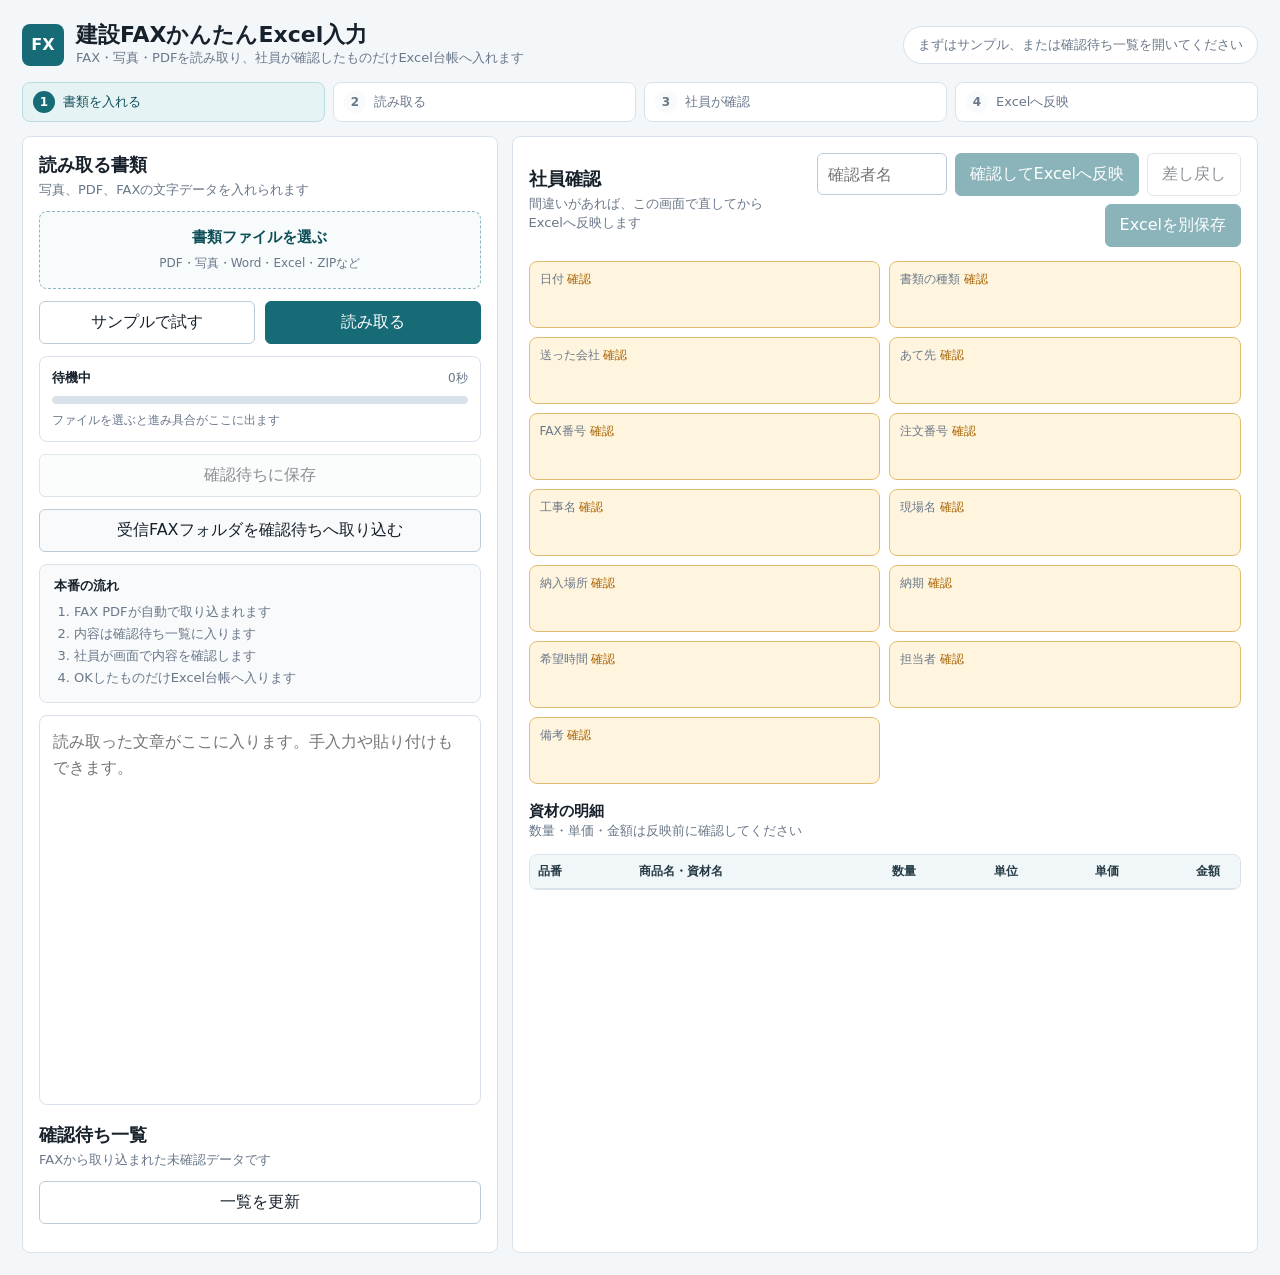
==== commit c31159f7: "Add files via upload" ====
--- a/index.html
+++ b/index.html
@@ -44,15 +44,15 @@
             <button id="extractBtn" type="button" class="primary">読み取る</button>
           </div>
 
-          <div class="progress-panel" id="progressPanel" hidden>
+          <div class="progress-panel" id="progressPanel">
             <div class="progress-head">
-              <strong id="progressTitle">処理中</strong>
+              <strong id="progressTitle">待機中</strong>
               <span id="progressTime">0秒</span>
             </div>
             <div class="progress-bar" aria-hidden="true">
               <span id="progressFill"></span>
             </div>
-            <div class="progress-detail" id="progressDetail">準備しています</div>
+            <div class="progress-detail" id="progressDetail">ファイルを選ぶと進み具合がここに出ます</div>
           </div>
 
           <button id="saveReviewBtn" type="button" class="secondary" disabled>確認待ちに保存</button>
